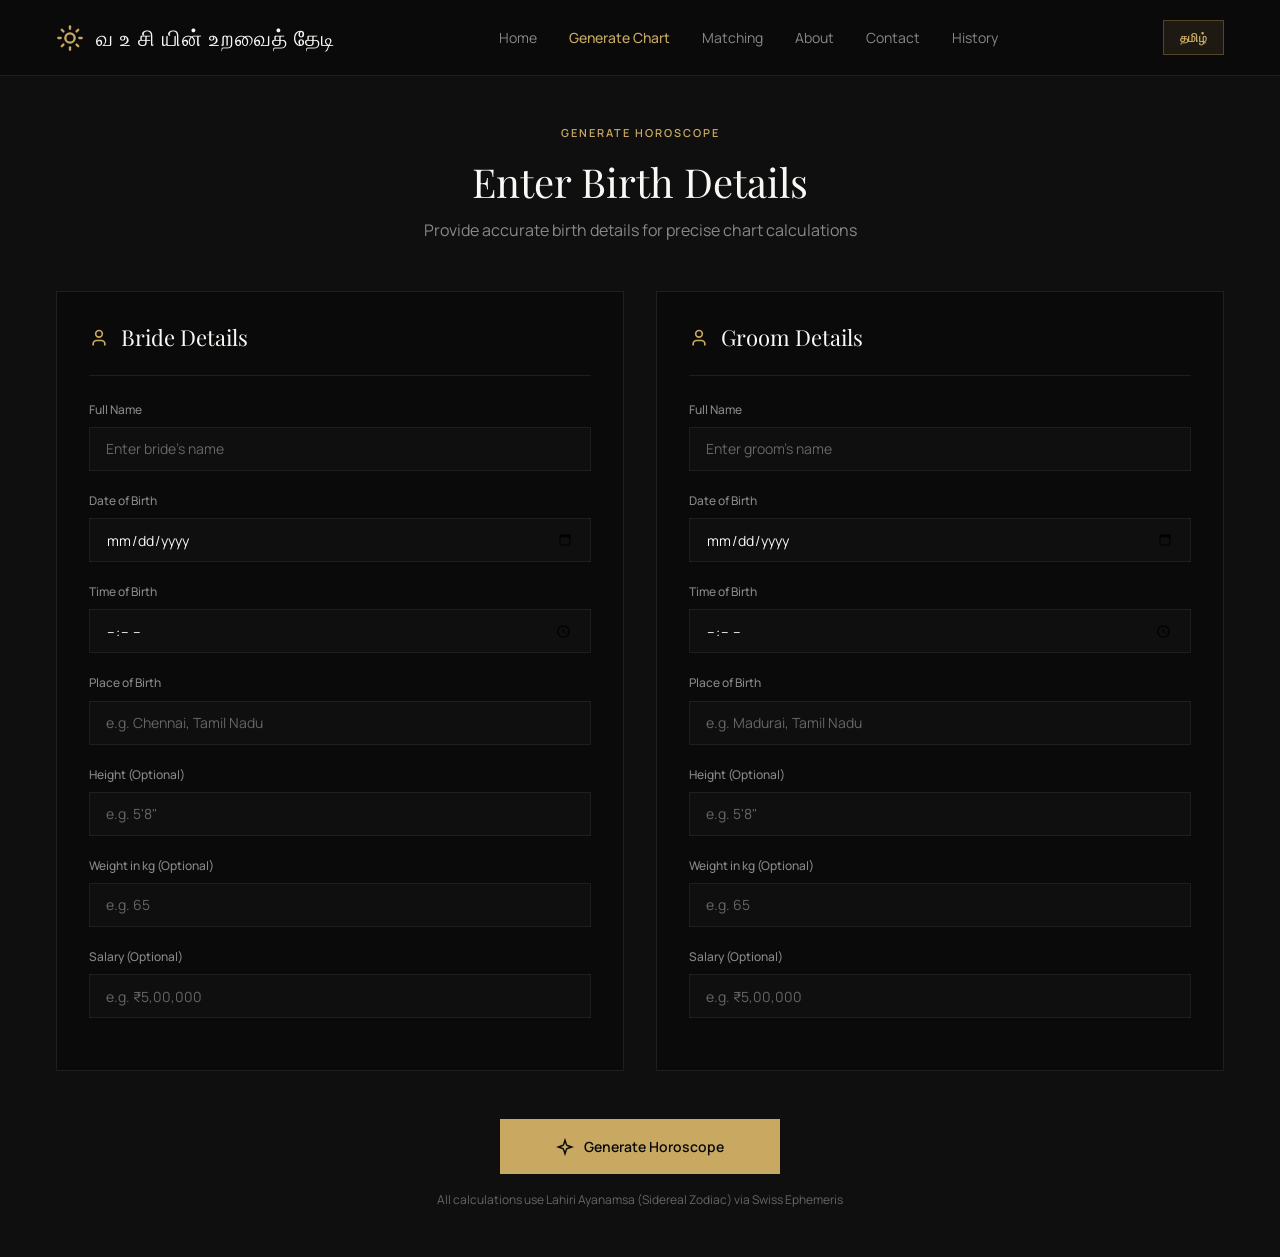
==== frontend/form.html @ 081a57b0 "code" ====
<!DOCTYPE html>
<html lang="en">

<head>
    <meta charset="UTF-8">
    <meta name="viewport" content="width=device-width, initial-scale=1.0">
    <meta name="description"
        content="Enter birth details for Bride and Groom to generate their horoscope and Porutham matching.">
    <title>Generate Chart — வ உ சி யின் உறவைத் தேடி</title>
    <link rel="stylesheet" href="css/style.css">
    <link rel="icon"
        href="data:image/svg+xml,<svg xmlns='http://www.w3.org/2000/svg' viewBox='0 0 100 100'><text y='.9em' font-size='90'>✦</text></svg>">
</head>

<body>

    <!-- Navbar -->
    <nav class="navbar">
        <a href="index.html" class="navbar__logo">
            <svg class="navbar__logo-icon" xmlns="http://www.w3.org/2000/svg" width="28" height="28" viewBox="0 0 24 24"
                fill="none" stroke="currentColor" stroke-width="2" stroke-linecap="round" stroke-linejoin="round">
                <circle cx="12" cy="12" r="4" />
                <path d="M12 2v2" /><path d="M12 20v2" />
                <path d="m4.93 4.93 1.41 1.41" /><path d="m17.66 17.66 1.41 1.41" />
                <path d="M2 12h2" /><path d="M20 12h2" />
                <path d="m6.34 17.66-1.41 1.41" /><path d="m19.07 4.93-1.41 1.41" />
            </svg>
            <span class="navbar__logo-text">வ உ சி யின் உறவைத் தேடி</span>
        </a>
        <ul class="navbar__links" id="navLinks">
            <li><a href="index.html" class="navbar__link" data-i18n="nav_home">Home</a></li>
            <li><a href="form.html" class="navbar__link navbar__link--active" data-i18n="nav_generate">Generate Chart</a></li>
            <li><a href="form.html#matching" class="navbar__link" data-i18n="nav_matching">Matching</a></li>
            <li><a href="index.html#about" class="navbar__link" data-i18n="nav_about">About</a></li>
            <li><a href="index.html#contact" class="navbar__link" data-i18n="nav_contact">Contact</a></li>
            <li><a href="history.html" class="navbar__link" data-i18n="nav_history">History</a></li>
        </ul>
        <div class="navbar__right">
            <button class="lang-toggle" id="langToggle" onclick="toggleLanguage()">தமிழ்</button>
        </div>
        <button class="navbar__hamburger" onclick="document.getElementById('navLinks').classList.toggle('active')">
            <span></span><span></span><span></span>
        </button>
    </nav>

    <!-- Page Header -->
    <div class="page-header">
        <div class="section__label" data-i18n="form_label">GENERATE HOROSCOPE</div>
        <h1 class="section__title" style="margin-top: 12px;" data-i18n="form_title">Enter Birth Details</h1>
        <p class="section__subtitle" style="margin-top: 8px;" data-i18n="form_subtitle">Provide accurate birth details for precise chart calculations</p>
    </div>

    <!-- Error Message -->
    <div class="error-msg" id="errorMsg"></div>

    <!-- Form -->
    <form id="birthForm" onsubmit="return false;">
        <div class="form-content">
            <!-- Bride Card -->
            <div class="form-card">
                <div class="form-card__header">
                    <svg width="20" height="20" viewBox="0 0 24 24" fill="none" stroke="currentColor" stroke-width="2">
                        <path d="M19 21v-2a4 4 0 0 0-4-4H9a4 4 0 0 0-4 4v2" />
                        <circle cx="12" cy="7" r="4" />
                    </svg>
                    <h2 class="form-card__title" data-i18n="bride_title">Bride Details</h2>
                </div>
                <div class="form-group">
                    <label for="brideName" data-i18n="label_name">Full Name</label>
                    <input type="text" id="brideName" data-i18n-placeholder="placeholder_bride_name" placeholder="Enter bride's name" required>
                </div>
                <div class="form-group">
                    <label for="brideDob" data-i18n="label_dob">Date of Birth</label>
                    <input type="date" id="brideDob" required>
                </div>
                <div class="form-group">
                    <label for="brideTime" data-i18n="label_time">Time of Birth</label>
                    <input type="time" id="brideTime" placeholder="HH:MM" required>
                </div>
                <div class="form-group">
                    <label for="bridePlace" data-i18n="label_place">Place of Birth</label>
                    <input type="text" id="bridePlace" data-i18n-placeholder="placeholder_place_bride" placeholder="e.g. Chennai, Tamil Nadu" required>
                </div>
                <!-- Optional Fields -->
                <div class="form-group">
                    <label for="brideHeight" data-i18n="label_height">Height (Optional)</label>
                    <input type="text" id="brideHeight" data-i18n-placeholder="placeholder_height" placeholder="e.g. 5'8&quot;">
                </div>
                <div class="form-group">
                    <label for="brideWeight" data-i18n="label_weight">Weight in kg (Optional)</label>
                    <input type="number" id="brideWeight" data-i18n-placeholder="placeholder_weight" placeholder="e.g. 65">
                </div>
                <div class="form-group">
                    <label for="brideSalary" data-i18n="label_salary">Salary (Optional)</label>
                    <input type="text" id="brideSalary" data-i18n-placeholder="placeholder_salary" placeholder="e.g. ₹5,00,000">
                </div>
            </div>

            <!-- Groom Card -->
            <div class="form-card">
                <div class="form-card__header">
                    <svg width="20" height="20" viewBox="0 0 24 24" fill="none" stroke="currentColor" stroke-width="2">
                        <path d="M19 21v-2a4 4 0 0 0-4-4H9a4 4 0 0 0-4 4v2" />
                        <circle cx="12" cy="7" r="4" />
                    </svg>
                    <h2 class="form-card__title" data-i18n="groom_title">Groom Details</h2>
                </div>
                <div class="form-group">
                    <label for="groomName" data-i18n="label_name">Full Name</label>
                    <input type="text" id="groomName" data-i18n-placeholder="placeholder_groom_name" placeholder="Enter groom's name" required>
                </div>
                <div class="form-group">
                    <label for="groomDob" data-i18n="label_dob">Date of Birth</label>
                    <input type="date" id="groomDob" required>
                </div>
                <div class="form-group">
                    <label for="groomTime" data-i18n="label_time">Time of Birth</label>
                    <input type="time" id="groomTime" placeholder="HH:MM" required>
                </div>
                <div class="form-group">
                    <label for="groomPlace" data-i18n="label_place">Place of Birth</label>
                    <input type="text" id="groomPlace" data-i18n-placeholder="placeholder_place_groom" placeholder="e.g. Madurai, Tamil Nadu" required>
                </div>
                <!-- Optional Fields -->
                <div class="form-group">
                    <label for="groomHeight" data-i18n="label_height">Height (Optional)</label>
                    <input type="text" id="groomHeight" data-i18n-placeholder="placeholder_height" placeholder="e.g. 5'8&quot;">
                </div>
                <div class="form-group">
                    <label for="groomWeight" data-i18n="label_weight">Weight in kg (Optional)</label>
                    <input type="number" id="groomWeight" data-i18n-placeholder="placeholder_weight" placeholder="e.g. 65">
                </div>
                <div class="form-group">
                    <label for="groomSalary" data-i18n="label_salary">Salary (Optional)</label>
                    <input type="text" id="groomSalary" data-i18n-placeholder="placeholder_salary" placeholder="e.g. ₹5,00,000">
                </div>
            </div>
        </div>

        <!-- Submit -->
        <div class="submit-area">
            <button type="button" id="generateBtn" class="btn btn--primary btn--large" onclick="generateHoroscope()">
                <svg width="18" height="18" viewBox="0 0 24 24" fill="none" stroke="currentColor" stroke-width="2">
                    <path
                        d="m12 3-1.912 5.813a2 2 0 0 1-1.275 1.275L3 12l5.813 1.912a2 2 0 0 1 1.275 1.275L12 21l1.912-5.813a2 2 0 0 1 1.275-1.275L21 12l-5.813-1.912a2 2 0 0 1-1.275-1.275L12 3Z" />
                </svg>
                <span data-i18n="btn_generate">Generate Horoscope</span>
            </button>
            <p class="submit-area__note" data-i18n="form_note">All calculations use Lahiri Ayanamsa (Sidereal Zodiac) via Swiss Ephemeris</p>
        </div>
    </form>

    <!-- Loading -->
    <div class="loading" id="loading">
        <div class="spinner"></div>
        <p class="loading__text" data-i18n="loading_text">Calculating planetary positions...</p>
    </div>

    <script src="js/translations.js"></script>
    <script src="js/app.js"></script>
    <script>document.addEventListener('DOMContentLoaded', initLanguage);</script>
</body>

</html>
---- frontend/css/style.css ----
/* ════════════════════════════════════════════════════════════════════════════
   வ உ சி யின் உறவைத் தேடி — Design System
   Dark Luxury Aesthetic · Gold Accent · Playfair Display + Manrope
   ════════════════════════════════════════════════════════════════════════════ */

@import url('https://fonts.googleapis.com/css2?family=Playfair+Display:wght@400;500;600;700&family=Manrope:wght@300;400;500;600;700&display=swap');

/* ─── Reset ──────────────────────────────────────────────────────────────── */
*, *::before, *::after {
    margin: 0;
    padding: 0;
    box-sizing: border-box;
}

html {
    scroll-behavior: smooth;
}

body {
    font-family: 'Manrope', sans-serif;
    background: #0F0F0F;
    color: #FAF8F5;
    line-height: 1.6;
    -webkit-font-smoothing: antialiased;
}

a {
    text-decoration: none;
    color: inherit;
}

/* ─── Variables ──────────────────────────────────────────────────────────── */
:root {
    --bg-page: #0F0F0F;
    --bg-sidebar: #0A0A0A;
    --bg-card: #0A0A0A;
    --bg-input: #0F0F0F;
    --border: #1F1F1F;
    --gold: #C9A962;
    --gold-10: rgba(201, 169, 98, 0.1);
    --gold-15: rgba(201, 169, 98, 0.15);
    --gold-30: rgba(201, 169, 98, 0.3);
    --gold-40: rgba(201, 169, 98, 0.4);
    --text-primary: #FAF8F5;
    --text-secondary: #888888;
    --text-tertiary: #666666;
    --text-on-gold: #0A0A0A;
    --success: #4ADE80;
    --success-bg: rgba(74, 222, 128, 0.08);
    --error: #F87171;
    --error-bg: rgba(248, 113, 113, 0.08);
    --info: #60A5FA;
    --font-display: 'Playfair Display', serif;
    --font-body: 'Manrope', sans-serif;
}

/* ─── Typography ─────────────────────────────────────────────────────────── */
h1, h2, h3, h4 {
    font-family: var(--font-display);
    font-weight: 400;
    line-height: 1.2;
}

/* ─── Navbar ─────────────────────────────────────────────────────────────── */
.navbar {
    display: flex;
    align-items: center;
    justify-content: space-between;
    padding: 20px 56px;
    background: var(--bg-sidebar);
    border-bottom: 1px solid var(--border);
    position: sticky;
    top: 0;
    z-index: 100;
}

.navbar__logo {
    display: flex;
    align-items: center;
    gap: 12px;
}

.navbar__logo-icon {
    width: 28px;
    height: 28px;
    color: var(--gold);
}

.navbar__logo-text {
    font-family: var(--font-display);
    font-size: 22px;
    color: var(--text-primary);
    letter-spacing: 1px;
}

.navbar__links {
    display: flex;
    align-items: center;
    gap: 32px;
    list-style: none;
}

.navbar__link {
    font-size: 14px;
    color: var(--text-secondary);
    transition: color 0.2s;
    cursor: pointer;
}

.navbar__link:hover,
.navbar__link--active {
    color: var(--gold);
    font-weight: 500;
}

.navbar__cta {
    display: inline-flex;
    align-items: center;
    padding: 12px 24px;
    background: var(--gold);
    color: var(--text-on-gold);
    font-family: var(--font-body);
    font-size: 12px;
    font-weight: 600;
    border: none;
    cursor: pointer;
    transition: opacity 0.2s;
}

.navbar__cta:hover {
    opacity: 0.9;
}

/* Mobile hamburger */
.navbar__hamburger {
    display: none;
    flex-direction: column;
    gap: 5px;
    cursor: pointer;
    background: none;
    border: none;
    padding: 4px;
}

.navbar__hamburger span {
    display: block;
    width: 24px;
    height: 2px;
    background: var(--text-primary);
    transition: 0.3s;
}

/* ─── Language Toggle ────────────────────────────────────────────────────── */
.navbar__right {
    display: flex;
    align-items: center;
    gap: 16px;
}

.lang-toggle {
    display: inline-flex;
    align-items: center;
    padding: 8px 16px;
    background: var(--gold-10);
    color: var(--gold);
    border: 1px solid var(--gold-30);
    font-family: var(--font-body);
    font-size: 12px;
    font-weight: 600;
    cursor: pointer;
    transition: all 0.2s;
    letter-spacing: 0.5px;
}

.lang-toggle:hover {
    background: var(--gold-15);
    border-color: var(--gold);
}

/* ─── History Table ──────────────────────────────────────────────────────── */
.history-table .btn {
    padding: 8px 16px;
    font-size: 12px;
}

/* ─── Hero ────────────────────────────────────────────────────────────────── */
.hero {
    position: relative;
    min-height: 680px;
    display: flex;
    align-items: center;
    justify-content: center;
    overflow: hidden;
}

.hero__bg {
    position: absolute;
    inset: 0;
    background-size: cover;
    background-position: center;
    opacity: 0.3;
}

.hero__overlay {
    position: absolute;
    inset: 0;
    background: linear-gradient(to bottom,
        #0F0F0FFF 0%,
        #0F0F0F00 40%,
        #0F0F0FCC 80%,
        #0F0F0FFF 100%);
}

.hero__content {
    position: relative;
    z-index: 2;
    max-width: 800px;
    text-align: center;
    display: flex;
    flex-direction: column;
    align-items: center;
    gap: 32px;
    padding: 0 24px;
}

.hero__badge {
    display: inline-flex;
    align-items: center;
    gap: 8px;
    padding: 6px 16px;
    background: var(--gold-15);
    font-size: 11px;
    font-weight: 500;
    color: var(--gold);
}

.hero__title {
    font-size: 56px;
    color: var(--text-primary);
}

.hero__subtitle {
    font-family: var(--font-display);
    font-size: 32px;
    color: var(--gold);
    font-weight: 400;
}

.hero__desc {
    font-size: 16px;
    color: var(--text-secondary);
    max-width: 640px;
    line-height: 1.6;
}

.hero__ctas {
    display: flex;
    gap: 16px;
    align-items: center;
    flex-wrap: wrap;
    justify-content: center;
}

/* ─── Buttons ────────────────────────────────────────────────────────────── */
.btn {
    display: inline-flex;
    align-items: center;
    gap: 10px;
    padding: 16px 32px;
    font-family: var(--font-body);
    font-size: 14px;
    font-weight: 600;
    border: none;
    cursor: pointer;
    transition: all 0.2s;
}

.btn--primary {
    background: var(--gold);
    color: var(--text-on-gold);
}

.btn--primary:hover {
    opacity: 0.9;
    transform: translateY(-1px);
}

.btn--secondary {
    background: var(--gold-10);
    color: var(--gold);
    border: 1px solid var(--gold-30);
}

.btn--secondary:hover {
    background: var(--gold-15);
}

.btn--large {
    padding: 18px 56px;
    font-size: 14px;
}

.btn--disabled {
    opacity: 0.5;
    cursor: not-allowed;
}

/* ─── Section ────────────────────────────────────────────────────────────── */
.section {
    padding: 80px 56px;
}

.section--alt {
    background: var(--bg-sidebar);
}

.section__header {
    text-align: center;
    margin-bottom: 48px;
}

.section__label {
    font-size: 11px;
    font-weight: 600;
    color: var(--gold);
    letter-spacing: 2px;
    text-transform: uppercase;
    margin-bottom: 16px;
}

.section__title {
    font-size: 40px;
    color: var(--text-primary);
    margin-bottom: 12px;
}

.section__subtitle {
    font-size: 16px;
    color: var(--text-secondary);
}

/* ─── Feature Cards ──────────────────────────────────────────────────────── */
.features-grid {
    display: grid;
    grid-template-columns: repeat(4, 1fr);
    gap: 24px;
}

.feature-card {
    padding: 28px;
    background: var(--bg-page);
    border: 1px solid var(--border);
    display: flex;
    flex-direction: column;
    gap: 16px;
    transition: border-color 0.3s;
}

.feature-card:hover {
    border-color: var(--gold-30);
}

.feature-card__icon {
    width: 44px;
    height: 44px;
    display: flex;
    align-items: center;
    justify-content: center;
    background: var(--gold-15);
    color: var(--gold);
}

.feature-card__title {
    font-family: var(--font-display);
    font-size: 18px;
    color: var(--text-primary);
}

.feature-card__desc {
    font-size: 13px;
    color: var(--text-secondary);
    line-height: 1.5;
}

/* ─── Steps ──────────────────────────────────────────────────────────────── */
.steps-row {
    display: grid;
    grid-template-columns: repeat(3, 1fr);
    gap: 32px;
}

.step-card {
    padding: 28px;
    background: var(--bg-sidebar);
    border: 1px solid var(--border);
    display: flex;
    flex-direction: column;
    gap: 16px;
}

.step-card__number {
    font-family: var(--font-display);
    font-size: 36px;
    color: var(--gold-40);
}

.step-card__title {
    font-family: var(--font-display);
    font-size: 18px;
    color: var(--text-primary);
}

.step-card__desc {
    font-size: 13px;
    color: var(--text-secondary);
    line-height: 1.5;
}

/* ─── CTA Section ────────────────────────────────────────────────────────── */
.cta-section {
    text-align: center;
    display: flex;
    flex-direction: column;
    align-items: center;
    gap: 32px;
}

.cta-section__divider {
    width: 60px;
    height: 2px;
    background: var(--gold);
}

/* ─── Footer ─────────────────────────────────────────────────────────────── */
.footer {
    padding: 48px 56px;
    background: var(--bg-sidebar);
    border-top: 1px solid var(--border);
}

.footer__top {
    display: flex;
    justify-content: space-between;
    margin-bottom: 40px;
}

.footer__brand {
    max-width: 300px;
}

.footer__logo {
    display: flex;
    align-items: center;
    gap: 10px;
    margin-bottom: 12px;
}

.footer__tagline {
    font-size: 13px;
    color: var(--text-tertiary);
    line-height: 1.5;
}

.footer__links-group h4 {
    font-family: var(--font-body);
    font-size: 12px;
    font-weight: 600;
    color: var(--text-primary);
    margin-bottom: 12px;
}

.footer__links-group a {
    display: block;
    font-size: 13px;
    color: var(--text-tertiary);
    margin-bottom: 8px;
    transition: color 0.2s;
}

.footer__links-group a:hover {
    color: var(--gold);
}

.footer__divider {
    width: 100%;
    height: 1px;
    background: var(--border);
    margin-bottom: 20px;
}

.footer__bottom {
    font-size: 12px;
    color: var(--text-tertiary);
}

/* ─── Form Page ──────────────────────────────────────────────────────────── */
.page-header {
    text-align: center;
    padding: 48px 56px;
}

.form-content {
    display: grid;
    grid-template-columns: 1fr 1fr;
    gap: 32px;
    padding: 0 56px 48px;
}

.form-card {
    padding: 32px;
    background: var(--bg-card);
    border: 1px solid var(--border);
}

.form-card__header {
    display: flex;
    align-items: center;
    gap: 12px;
    margin-bottom: 24px;
    padding-bottom: 24px;
    border-bottom: 1px solid var(--border);
}

.form-card__header svg {
    color: var(--gold);
}

.form-card__title {
    font-family: var(--font-display);
    font-size: 22px;
}

.form-group {
    margin-bottom: 20px;
}

.form-group label {
    display: block;
    font-size: 12px;
    font-weight: 500;
    color: var(--text-secondary);
    margin-bottom: 8px;
}

.form-group input {
    width: 100%;
    height: 44px;
    padding: 0 16px;
    background: var(--bg-input);
    border: 1px solid var(--border);
    color: var(--text-primary);
    font-family: var(--font-body);
    font-size: 14px;
    outline: none;
    transition: border-color 0.2s;
}

.form-group input:focus {
    border-color: var(--gold);
}

.form-group input::placeholder {
    color: var(--text-tertiary);
}

.submit-area {
    text-align: center;
    padding: 0 56px 48px;
}

.submit-area__note {
    margin-top: 16px;
    font-size: 12px;
    color: var(--text-tertiary);
}

/* ─── Results Page ───────────────────────────────────────────────────────── */
.summary-cards {
    display: grid;
    grid-template-columns: repeat(4, 1fr);
    gap: 20px;
    padding: 0 56px 32px;
}

.summary-card {
    padding: 20px;
    background: var(--bg-card);
    border: 1px solid var(--border);
}

.summary-card__label {
    font-size: 11px;
    font-weight: 500;
    color: var(--text-secondary);
    margin-bottom: 8px;
}

.summary-card__value {
    font-family: var(--font-display);
    font-size: 22px;
    color: var(--gold);
}

/* ─── Rasi / Navamsa Charts ──────────────────────────────────────────────── */
.charts-row {
    display: grid;
    grid-template-columns: 1fr 1fr;
    gap: 32px;
    padding: 0 56px 32px;
}

.chart-card {
    padding: 28px;
    background: var(--bg-card);
    border: 1px solid var(--border);
}

.chart-card__title {
    font-family: var(--font-display);
    font-size: 20px;
    color: var(--text-primary);
    margin-bottom: 20px;
}

.chart-grid {
    display: grid;
    grid-template-columns: repeat(4, 1fr);
    grid-template-rows: repeat(4, 1fr);
    border: 1px solid var(--gold-40);
    aspect-ratio: 1;
}

.chart-cell {
    padding: 8px;
    border: 1px solid var(--gold-30);
    display: flex;
    flex-direction: column;
    gap: 4px;
    min-height: 80px;
}

.chart-cell--empty {
    border: none;
}

.chart-cell__name {
    font-size: 10px;
    font-weight: 500;
    color: var(--text-tertiary);
}

.chart-cell__planets {
    font-size: 13px;
    font-weight: 500;
    color: var(--gold);
}

.chart-cell__planets--asc {
    color: var(--success);
    font-weight: 600;
}

.chart-cell__planets--malefic {
    color: var(--error);
}

/* South Indian chart layout: specific grid areas */
/* Row 1: cells 0-3, Row 2: cell-left + empty-center + cell-right,
   Row 3: cell-left + empty-center + cell-right, Row 4: cells 0-3 */

/* ─── Planetary Table ────────────────────────────────────────────────────── */
.planet-section {
    padding: 0 56px 48px;
}

.planet-section__title {
    font-family: var(--font-display);
    font-size: 22px;
    color: var(--text-primary);
    margin-bottom: 20px;
}

.planet-table {
    width: 100%;
    background: var(--bg-card);
    border: 1px solid var(--border);
    border-collapse: collapse;
}

.planet-table th {
    padding: 12px 20px;
    text-align: left;
    font-size: 11px;
    font-weight: 600;
    color: var(--text-primary);
    background: rgba(201, 169, 98, 0.05);
    border-bottom: 1px solid var(--border);
}

.planet-table td {
    padding: 10px 20px;
    font-size: 13px;
    color: var(--text-secondary);
    border-bottom: 1px solid var(--border);
}

.planet-table td:first-child {
    font-weight: 500;
    color: var(--text-primary);
}

.planet-table td.nakshatra {
    color: var(--gold);
}

/* ─── Porutham Page ──────────────────────────────────────────────────────── */
.score-section {
    display: flex;
    gap: 32px;
    padding: 0 56px 32px;
    align-items: center;
}

.score-circle {
    width: 200px;
    height: 200px;
    border-radius: 50%;
    background: var(--bg-card);
    border: 3px solid var(--gold);
    display: flex;
    flex-direction: column;
    align-items: center;
    justify-content: center;
    gap: 4px;
    flex-shrink: 0;
}

.score-circle__value {
    font-family: var(--font-display);
    font-size: 48px;
    color: var(--gold);
}

.score-circle__label {
    font-size: 12px;
    font-weight: 500;
    color: var(--text-secondary);
}

.score-summary {
    flex: 1;
}

.score-summary__title {
    font-family: var(--font-display);
    font-size: 28px;
    margin-bottom: 16px;
}

.score-summary__title--excellent,
.score-summary__title--good {
    color: var(--success);
}

.score-summary__title--average {
    color: var(--gold);
}

.score-summary__title--poor {
    color: var(--error);
}

.score-summary__desc {
    font-size: 14px;
    color: var(--text-secondary);
    line-height: 1.6;
    margin-bottom: 16px;
}

.score-badge {
    display: inline-flex;
    align-items: center;
    gap: 8px;
    padding: 8px 16px;
    font-size: 12px;
    font-weight: 500;
}

.score-badge--good {
    background: var(--success-bg);
    color: var(--success);
}

.score-badge--poor {
    background: var(--error-bg);
    color: var(--error);
}

/* Porutham Table */
.porutham-section {
    padding: 0 56px 48px;
}

.porutham-section__title {
    font-family: var(--font-display);
    font-size: 22px;
    color: var(--text-primary);
    margin-bottom: 20px;
}

.porutham-table {
    width: 100%;
    background: var(--bg-card);
    border: 1px solid var(--border);
    border-collapse: collapse;
}

.porutham-table th {
    padding: 12px 24px;
    text-align: left;
    font-size: 11px;
    font-weight: 600;
    color: var(--text-primary);
    background: rgba(201, 169, 98, 0.05);
    border-bottom: 1px solid var(--border);
}

.porutham-table td {
    padding: 10px 24px;
    font-size: 13px;
    color: var(--text-secondary);
    border-bottom: 1px solid var(--border);
}

.porutham-table td:nth-child(2) {
    font-weight: 500;
    color: var(--text-primary);
}

.porutham-table .status--match {
    color: var(--success);
    font-weight: 500;
}

.porutham-table .status--no-match {
    color: var(--error);
    font-weight: 500;
}

.porutham-table tr.row--no-match {
    background: var(--error-bg);
}

/* ─── Loading Spinner ────────────────────────────────────────────────────── */
.loading {
    display: none;
    text-align: center;
    padding: 60px 20px;
}

.loading.active {
    display: block;
}

.spinner {
    width: 40px;
    height: 40px;
    border: 3px solid var(--border);
    border-top-color: var(--gold);
    border-radius: 50%;
    animation: spin 0.8s linear infinite;
    margin: 0 auto 16px;
}

@keyframes spin {
    to { transform: rotate(360deg); }
}

.loading__text {
    font-size: 14px;
    color: var(--text-secondary);
}

/* ─── Error Message ──────────────────────────────────────────────────────── */
.error-msg {
    display: none;
    padding: 16px 24px;
    background: var(--error-bg);
    border: 1px solid var(--error);
    color: var(--error);
    font-size: 14px;
    margin: 16px 56px;
}

.error-msg.active {
    display: block;
}

/* ─── Responsive ─────────────────────────────────────────────────────────── */
@media (max-width: 1024px) {
    .features-grid {
        grid-template-columns: repeat(2, 1fr);
    }

    .charts-row {
        grid-template-columns: 1fr;
    }

    .summary-cards {
        grid-template-columns: repeat(2, 1fr);
    }
}

@media (max-width: 768px) {
    .navbar {
        padding: 16px 24px;
    }

    .navbar__links {
        display: none;
        position: absolute;
        top: 100%;
        left: 0;
        right: 0;
        background: var(--bg-sidebar);
        flex-direction: column;
        padding: 16px 24px;
        border-bottom: 1px solid var(--border);
        gap: 16px;
    }

    .navbar__links.active {
        display: flex;
    }

    .navbar__hamburger {
        display: flex;
    }

    .navbar__cta {
        display: none;
    }

    .hero__title {
        font-size: 36px;
    }

    .hero__subtitle {
        font-size: 22px;
    }

    .section {
        padding: 48px 24px;
    }

    .section__title {
        font-size: 28px;
    }

    .features-grid,
    .steps-row {
        grid-template-columns: 1fr;
    }

    .form-content {
        grid-template-columns: 1fr;
        padding: 0 24px 32px;
    }

    .summary-cards {
        grid-template-columns: 1fr;
        padding: 0 24px 24px;
    }

    .charts-row {
        padding: 0 24px 24px;
    }

    .planet-section,
    .porutham-section {
        padding: 0 24px 32px;
    }

    .score-section {
        flex-direction: column;
        padding: 0 24px 24px;
        text-align: center;
    }

    .page-header {
        padding: 32px 24px;
    }

    .submit-area {
        padding: 0 24px 32px;
    }

    .footer {
        padding: 32px 24px;
    }

    .footer__top {
        flex-direction: column;
        gap: 32px;
    }

    .hero__ctas {
        flex-direction: column;
    }

    .planet-table,
    .porutham-table {
        display: block;
        overflow-x: auto;
    }
}

@media (max-width: 480px) {
    .hero__title {
        font-size: 28px;
    }

    .hero__subtitle {
        font-size: 18px;
    }

    .hero {
        min-height: 500px;
    }

    .score-circle {
        width: 150px;
        height: 150px;
    }

    .score-circle__value {
        font-size: 36px;
    }
}
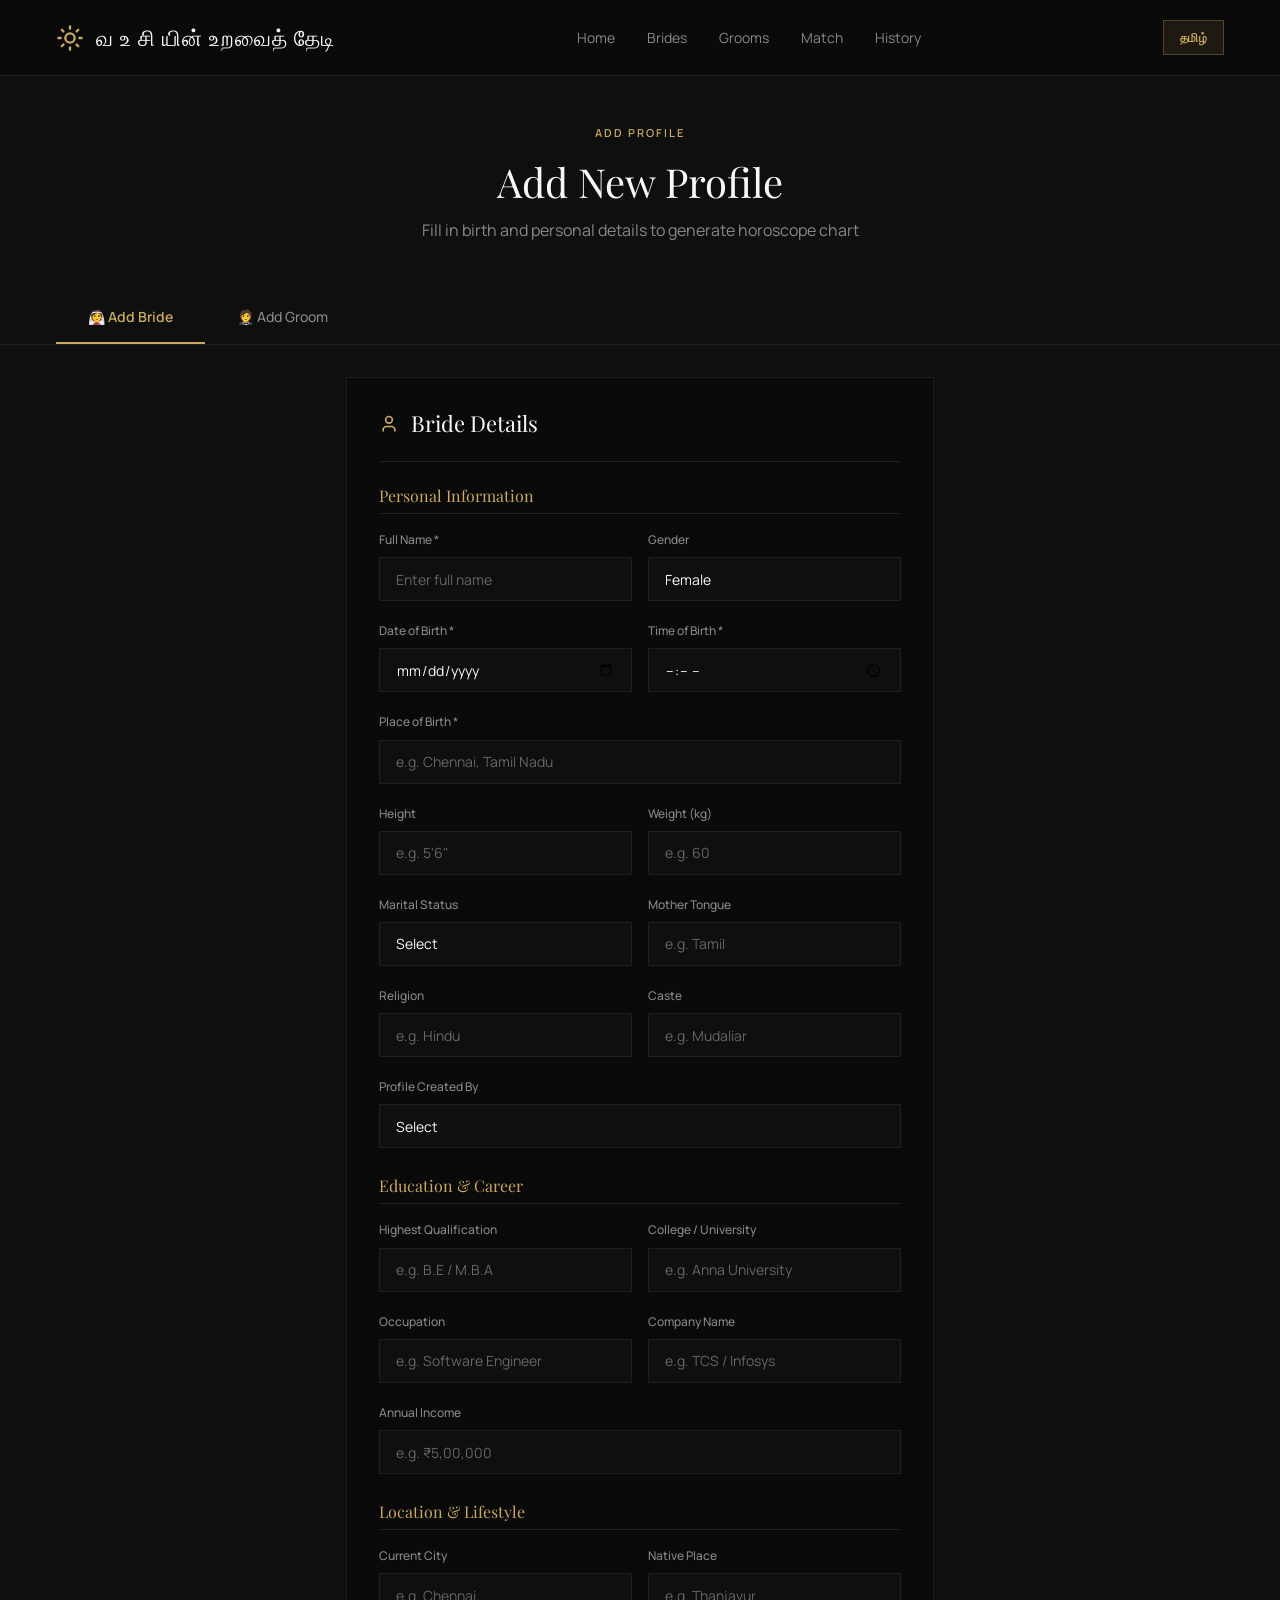
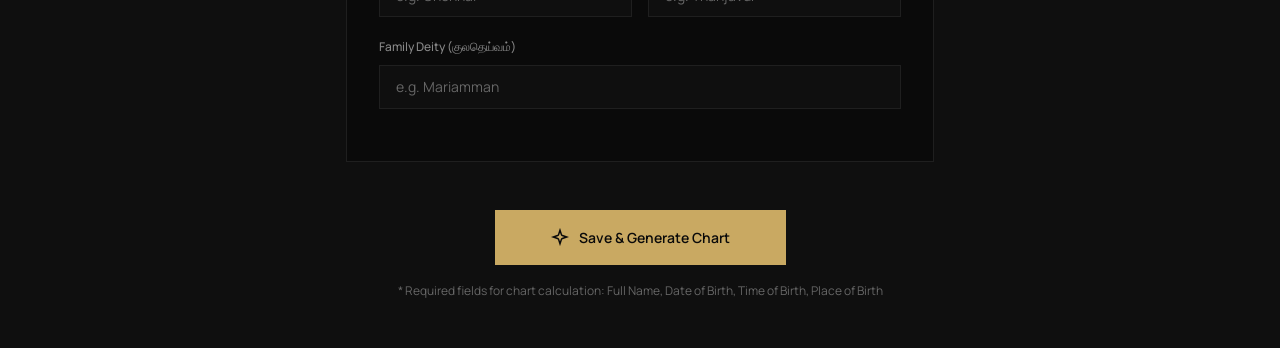
==== commit 68dbe487: "first commit" ====
--- a/frontend/form.html
+++ b/frontend/form.html
@@ -4,9 +4,8 @@
 <head>
     <meta charset="UTF-8">
     <meta name="viewport" content="width=device-width, initial-scale=1.0">
-    <meta name="description"
-        content="Enter birth details for Bride and Groom to generate their horoscope and Porutham matching.">
-    <title>Generate Chart — வ உ சி யின் உறவைத் தேடி</title>
+    <meta name="description" content="Add or edit Bride / Groom profile with birth details for horoscope generation.">
+    <title>Add Profile — வ உ சி யின் உறவைத் தேடி</title>
     <link rel="stylesheet" href="css/style.css">
     <link rel="icon"
         href="data:image/svg+xml,<svg xmlns='http://www.w3.org/2000/svg' viewBox='0 0 100 100'><text y='.9em' font-size='90'>✦</text></svg>">
@@ -28,12 +27,11 @@
             <span class="navbar__logo-text">வ உ சி யின் உறவைத் தேடி</span>
         </a>
         <ul class="navbar__links" id="navLinks">
-            <li><a href="index.html" class="navbar__link" data-i18n="nav_home">Home</a></li>
-            <li><a href="form.html" class="navbar__link navbar__link--active" data-i18n="nav_generate">Generate Chart</a></li>
-            <li><a href="form.html#matching" class="navbar__link" data-i18n="nav_matching">Matching</a></li>
-            <li><a href="index.html#about" class="navbar__link" data-i18n="nav_about">About</a></li>
-            <li><a href="index.html#contact" class="navbar__link" data-i18n="nav_contact">Contact</a></li>
-            <li><a href="history.html" class="navbar__link" data-i18n="nav_history">History</a></li>
+            <li><a href="index.html" class="navbar__link">Home</a></li>
+            <li><a href="brides.html" class="navbar__link">Brides</a></li>
+            <li><a href="grooms.html" class="navbar__link">Grooms</a></li>
+            <li><a href="match.html" class="navbar__link">Match</a></li>
+            <li><a href="history.html" class="navbar__link">History</a></li>
         </ul>
         <div class="navbar__right">
             <button class="lang-toggle" id="langToggle" onclick="toggleLanguage()">தமிழ்</button>
@@ -45,120 +43,199 @@
 
     <!-- Page Header -->
     <div class="page-header">
-        <div class="section__label" data-i18n="form_label">GENERATE HOROSCOPE</div>
-        <h1 class="section__title" style="margin-top: 12px;" data-i18n="form_title">Enter Birth Details</h1>
-        <p class="section__subtitle" style="margin-top: 8px;" data-i18n="form_subtitle">Provide accurate birth details for precise chart calculations</p>
+        <div class="section__label" id="formLabel">ADD PROFILE</div>
+        <h1 class="section__title" id="formTitle" style="margin-top: 12px;">Add New Profile</h1>
+        <p class="section__subtitle" id="formSubtitle" style="margin-top: 8px;">Fill in birth and personal details to generate horoscope chart</p>
     </div>
 
-    <!-- Error Message -->
+    <!-- Tabs -->
+    <div class="tabs" id="profileTabs">
+        <button class="tab-btn tab-btn--active" id="tabBride" onclick="switchTab('bride')">👰 Add Bride</button>
+        <button class="tab-btn" id="tabGroom" onclick="switchTab('groom')">🤵 Add Groom</button>
+    </div>
+
+    <!-- Messages -->
     <div class="error-msg" id="errorMsg"></div>
+    <div class="success-msg" id="successMsg"></div>
 
     <!-- Form -->
-    <form id="birthForm" onsubmit="return false;">
-        <div class="form-content">
-            <!-- Bride Card -->
+    <form id="profileForm" onsubmit="return false;">
+        <input type="hidden" id="profileType" value="bride">
+        <input type="hidden" id="editId" value="">
+
+        <div class="form-single">
             <div class="form-card">
                 <div class="form-card__header">
                     <svg width="20" height="20" viewBox="0 0 24 24" fill="none" stroke="currentColor" stroke-width="2">
                         <path d="M19 21v-2a4 4 0 0 0-4-4H9a4 4 0 0 0-4 4v2" />
                         <circle cx="12" cy="7" r="4" />
                     </svg>
-                    <h2 class="form-card__title" data-i18n="bride_title">Bride Details</h2>
-                </div>
-                <div class="form-group">
-                    <label for="brideName" data-i18n="label_name">Full Name</label>
-                    <input type="text" id="brideName" data-i18n-placeholder="placeholder_bride_name" placeholder="Enter bride's name" required>
-                </div>
-                <div class="form-group">
-                    <label for="brideDob" data-i18n="label_dob">Date of Birth</label>
-                    <input type="date" id="brideDob" required>
-                </div>
-                <div class="form-group">
-                    <label for="brideTime" data-i18n="label_time">Time of Birth</label>
-                    <input type="time" id="brideTime" placeholder="HH:MM" required>
-                </div>
-                <div class="form-group">
-                    <label for="bridePlace" data-i18n="label_place">Place of Birth</label>
-                    <input type="text" id="bridePlace" data-i18n-placeholder="placeholder_place_bride" placeholder="e.g. Chennai, Tamil Nadu" required>
-                </div>
-                <!-- Optional Fields -->
-                <div class="form-group">
-                    <label for="brideHeight" data-i18n="label_height">Height (Optional)</label>
-                    <input type="text" id="brideHeight" data-i18n-placeholder="placeholder_height" placeholder="e.g. 5'8&quot;">
-                </div>
-                <div class="form-group">
-                    <label for="brideWeight" data-i18n="label_weight">Weight in kg (Optional)</label>
-                    <input type="number" id="brideWeight" data-i18n-placeholder="placeholder_weight" placeholder="e.g. 65">
-                </div>
-                <div class="form-group">
-                    <label for="brideSalary" data-i18n="label_salary">Salary (Optional)</label>
-                    <input type="text" id="brideSalary" data-i18n-placeholder="placeholder_salary" placeholder="e.g. ₹5,00,000">
-                </div>
-            </div>
-
-            <!-- Groom Card -->
-            <div class="form-card">
-                <div class="form-card__header">
-                    <svg width="20" height="20" viewBox="0 0 24 24" fill="none" stroke="currentColor" stroke-width="2">
-                        <path d="M19 21v-2a4 4 0 0 0-4-4H9a4 4 0 0 0-4 4v2" />
-                        <circle cx="12" cy="7" r="4" />
-                    </svg>
-                    <h2 class="form-card__title" data-i18n="groom_title">Groom Details</h2>
-                </div>
-                <div class="form-group">
-                    <label for="groomName" data-i18n="label_name">Full Name</label>
-                    <input type="text" id="groomName" data-i18n-placeholder="placeholder_groom_name" placeholder="Enter groom's name" required>
-                </div>
-                <div class="form-group">
-                    <label for="groomDob" data-i18n="label_dob">Date of Birth</label>
-                    <input type="date" id="groomDob" required>
-                </div>
-                <div class="form-group">
-                    <label for="groomTime" data-i18n="label_time">Time of Birth</label>
-                    <input type="time" id="groomTime" placeholder="HH:MM" required>
-                </div>
-                <div class="form-group">
-                    <label for="groomPlace" data-i18n="label_place">Place of Birth</label>
-                    <input type="text" id="groomPlace" data-i18n-placeholder="placeholder_place_groom" placeholder="e.g. Madurai, Tamil Nadu" required>
-                </div>
-                <!-- Optional Fields -->
-                <div class="form-group">
-                    <label for="groomHeight" data-i18n="label_height">Height (Optional)</label>
-                    <input type="text" id="groomHeight" data-i18n-placeholder="placeholder_height" placeholder="e.g. 5'8&quot;">
-                </div>
-                <div class="form-group">
-                    <label for="groomWeight" data-i18n="label_weight">Weight in kg (Optional)</label>
-                    <input type="number" id="groomWeight" data-i18n-placeholder="placeholder_weight" placeholder="e.g. 65">
-                </div>
-                <div class="form-group">
-                    <label for="groomSalary" data-i18n="label_salary">Salary (Optional)</label>
-                    <input type="text" id="groomSalary" data-i18n-placeholder="placeholder_salary" placeholder="e.g. ₹5,00,000">
+                    <h2 class="form-card__title" id="formCardTitle">Bride Details</h2>
+                </div>
+
+                <!-- Personal Information -->
+                <h3 class="form-section-title">Personal Information</h3>
+
+                <div class="form-row">
+                    <div class="form-group">
+                        <label for="fullName">Full Name *</label>
+                        <input type="text" id="fullName" placeholder="Enter full name" required>
+                    </div>
+                    <div class="form-group">
+                        <label for="gender">Gender</label>
+                        <select id="gender">
+                            <option value="">Select Gender</option>
+                            <option value="Female">Female</option>
+                            <option value="Male">Male</option>
+                            <option value="Other">Other</option>
+                        </select>
+                    </div>
+                </div>
+
+                <div class="form-row">
+                    <div class="form-group">
+                        <label for="dob">Date of Birth *</label>
+                        <input type="date" id="dob" required>
+                    </div>
+                    <div class="form-group">
+                        <label for="birthTime">Time of Birth *</label>
+                        <input type="time" id="birthTime" required>
+                    </div>
+                </div>
+
+                <div class="form-group">
+                    <label for="birthPlace">Place of Birth *</label>
+                    <input type="text" id="birthPlace" placeholder="e.g. Chennai, Tamil Nadu" required>
+                </div>
+
+                <div class="form-row">
+                    <div class="form-group">
+                        <label for="height">Height</label>
+                        <input type="text" id="height" placeholder="e.g. 5'6&quot;">
+                    </div>
+                    <div class="form-group">
+                        <label for="weight">Weight (kg)</label>
+                        <input type="text" id="weight" placeholder="e.g. 60">
+                    </div>
+                </div>
+
+                <div class="form-row">
+                    <div class="form-group">
+                        <label for="maritalStatus">Marital Status</label>
+                        <select id="maritalStatus">
+                            <option value="">Select</option>
+                            <option value="Never Married">Never Married</option>
+                            <option value="Divorced">Divorced</option>
+                            <option value="Widowed">Widowed</option>
+                            <option value="Separated">Separated</option>
+                        </select>
+                    </div>
+                    <div class="form-group">
+                        <label for="motherTongue">Mother Tongue</label>
+                        <input type="text" id="motherTongue" placeholder="e.g. Tamil">
+                    </div>
+                </div>
+
+                <div class="form-row">
+                    <div class="form-group">
+                        <label for="religion">Religion</label>
+                        <input type="text" id="religion" placeholder="e.g. Hindu">
+                    </div>
+                    <div class="form-group">
+                        <label for="caste">Caste</label>
+                        <input type="text" id="caste" placeholder="e.g. Mudaliar">
+                    </div>
+                </div>
+
+                <div class="form-group">
+                    <label for="profileCreatedBy">Profile Created By</label>
+                    <select id="profileCreatedBy">
+                        <option value="">Select</option>
+                        <option value="Self">Self</option>
+                        <option value="Parent">Parent</option>
+                        <option value="Sibling">Sibling</option>
+                        <option value="Relative">Relative</option>
+                        <option value="Friend">Friend</option>
+                    </select>
+                </div>
+
+                <!-- Education & Career -->
+                <h3 class="form-section-title">Education &amp; Career</h3>
+
+                <div class="form-row">
+                    <div class="form-group">
+                        <label for="highestQualification">Highest Qualification</label>
+                        <input type="text" id="highestQualification" placeholder="e.g. B.E / M.B.A">
+                    </div>
+                    <div class="form-group">
+                        <label for="collegeUniversity">College / University</label>
+                        <input type="text" id="collegeUniversity" placeholder="e.g. Anna University">
+                    </div>
+                </div>
+
+                <div class="form-row">
+                    <div class="form-group">
+                        <label for="occupation">Occupation</label>
+                        <input type="text" id="occupation" placeholder="e.g. Software Engineer">
+                    </div>
+                    <div class="form-group">
+                        <label for="companyName">Company Name</label>
+                        <input type="text" id="companyName" placeholder="e.g. TCS / Infosys">
+                    </div>
+                </div>
+
+                <div class="form-group">
+                    <label for="annualIncome">Annual Income</label>
+                    <input type="text" id="annualIncome" placeholder="e.g. ₹5,00,000">
+                </div>
+
+                <!-- Location & Lifestyle -->
+                <h3 class="form-section-title">Location &amp; Lifestyle</h3>
+
+                <div class="form-row">
+                    <div class="form-group">
+                        <label for="currentCity">Current City</label>
+                        <input type="text" id="currentCity" placeholder="e.g. Chennai">
+                    </div>
+                    <div class="form-group">
+                        <label for="nativePlace">Native Place</label>
+                        <input type="text" id="nativePlace" placeholder="e.g. Thanjavur">
+                    </div>
+                </div>
+
+                <div class="form-group">
+                    <label for="familyDeity">Family Deity (குலதெய்வம்)</label>
+                    <input type="text" id="familyDeity" placeholder="e.g. Mariamman">
                 </div>
             </div>
         </div>
 
         <!-- Submit -->
         <div class="submit-area">
-            <button type="button" id="generateBtn" class="btn btn--primary btn--large" onclick="generateHoroscope()">
+            <button type="button" id="submitBtn" class="btn btn--primary btn--large" onclick="submitProfile()">
                 <svg width="18" height="18" viewBox="0 0 24 24" fill="none" stroke="currentColor" stroke-width="2">
-                    <path
-                        d="m12 3-1.912 5.813a2 2 0 0 1-1.275 1.275L3 12l5.813 1.912a2 2 0 0 1 1.275 1.275L12 21l1.912-5.813a2 2 0 0 1 1.275-1.275L21 12l-5.813-1.912a2 2 0 0 1-1.275-1.275L12 3Z" />
+                    <path d="m12 3-1.912 5.813a2 2 0 0 1-1.275 1.275L3 12l5.813 1.912a2 2 0 0 1 1.275 1.275L12 21l1.912-5.813a2 2 0 0 1 1.275-1.275L21 12l-5.813-1.912a2 2 0 0 1-1.275-1.275L12 3Z" />
                 </svg>
-                <span data-i18n="btn_generate">Generate Horoscope</span>
+                <span id="submitBtnText">Save &amp; Generate Chart</span>
             </button>
-            <p class="submit-area__note" data-i18n="form_note">All calculations use Lahiri Ayanamsa (Sidereal Zodiac) via Swiss Ephemeris</p>
+            <p class="submit-area__note">* Required fields for chart calculation: Full Name, Date of Birth, Time of Birth, Place of Birth</p>
         </div>
     </form>
 
     <!-- Loading -->
     <div class="loading" id="loading">
         <div class="spinner"></div>
-        <p class="loading__text" data-i18n="loading_text">Calculating planetary positions...</p>
+        <p class="loading__text">Saving profile and computing birth chart...</p>
     </div>
 
     <script src="js/translations.js"></script>
     <script src="js/app.js"></script>
-    <script>document.addEventListener('DOMContentLoaded', initLanguage);</script>
+    <script>
+        document.addEventListener('DOMContentLoaded', function () {
+            initLanguage();
+            initFormPage();
+        });
+    </script>
 </body>
 
 </html>
--- a/frontend/css/style.css
+++ b/frontend/css/style.css
@@ -896,6 +896,352 @@
     display: block;
 }
 
+/* ─── Tabs ────────────────────────────────────────────────────────────────── */
+.tabs {
+    display: flex;
+    gap: 0;
+    padding: 0 56px;
+    border-bottom: 1px solid var(--border);
+    margin-bottom: 32px;
+}
+
+.tab-btn {
+    padding: 16px 32px;
+    font-family: var(--font-body);
+    font-size: 14px;
+    font-weight: 500;
+    color: var(--text-secondary);
+    background: none;
+    border: none;
+    border-bottom: 2px solid transparent;
+    cursor: pointer;
+    transition: all 0.2s;
+}
+
+.tab-btn:hover {
+    color: var(--text-primary);
+}
+
+.tab-btn--active {
+    color: var(--gold);
+    border-bottom-color: var(--gold);
+    font-weight: 600;
+}
+
+/* ─── Form Sections ──────────────────────────────────────────────────────── */
+.form-section-title {
+    font-family: var(--font-display);
+    font-size: 16px;
+    color: var(--gold);
+    margin: 28px 0 16px;
+    padding-bottom: 8px;
+    border-bottom: 1px solid var(--border);
+}
+
+.form-section-title:first-of-type {
+    margin-top: 0;
+}
+
+.form-row {
+    display: grid;
+    grid-template-columns: 1fr 1fr;
+    gap: 16px;
+}
+
+.form-group select {
+    width: 100%;
+    height: 44px;
+    padding: 0 16px;
+    background: var(--bg-input);
+    border: 1px solid var(--border);
+    color: var(--text-primary);
+    font-family: var(--font-body);
+    font-size: 14px;
+    outline: none;
+    transition: border-color 0.2s;
+    -webkit-appearance: none;
+    appearance: none;
+    cursor: pointer;
+}
+
+.form-group select:focus {
+    border-color: var(--gold);
+}
+
+.form-group select option {
+    background: var(--bg-card);
+    color: var(--text-primary);
+}
+
+/* ─── Single Column Form ─────────────────────────────────────────────────── */
+.form-single {
+    max-width: 700px;
+    margin: 0 auto;
+    padding: 0 56px 48px;
+}
+
+/* ─── Search Bar ─────────────────────────────────────────────────────────── */
+.search-bar {
+    display: flex;
+    gap: 12px;
+    padding: 0 56px 24px;
+    align-items: center;
+}
+
+.search-bar input {
+    flex: 1;
+    height: 44px;
+    padding: 0 16px;
+    background: var(--bg-input);
+    border: 1px solid var(--border);
+    color: var(--text-primary);
+    font-family: var(--font-body);
+    font-size: 14px;
+    outline: none;
+    transition: border-color 0.2s;
+}
+
+.search-bar input:focus {
+    border-color: var(--gold);
+}
+
+/* ─── Profile Autocomplete ───────────────────────────────────────────────── */
+.autocomplete-wrapper {
+    position: relative;
+}
+
+.autocomplete-results {
+    position: absolute;
+    top: 100%;
+    left: 0;
+    right: 0;
+    background: var(--bg-card);
+    border: 1px solid var(--border);
+    max-height: 250px;
+    overflow-y: auto;
+    z-index: 50;
+    display: none;
+}
+
+.autocomplete-results.active {
+    display: block;
+}
+
+.autocomplete-item {
+    padding: 12px 16px;
+    cursor: pointer;
+    border-bottom: 1px solid var(--border);
+    transition: background 0.15s;
+}
+
+.autocomplete-item:hover {
+    background: var(--gold-10);
+}
+
+.autocomplete-item__id {
+    font-size: 11px;
+    font-weight: 600;
+    color: var(--gold);
+}
+
+.autocomplete-item__name {
+    font-size: 14px;
+    color: var(--text-primary);
+    margin-top: 2px;
+}
+
+.autocomplete-item__meta {
+    font-size: 11px;
+    color: var(--text-tertiary);
+    margin-top: 2px;
+}
+
+/* ─── Profile Preview Cards ──────────────────────────────────────────────── */
+.match-cards {
+    display: grid;
+    grid-template-columns: 1fr 1fr;
+    gap: 32px;
+    padding: 0 56px 32px;
+}
+
+.profile-preview {
+    padding: 24px;
+    background: var(--bg-card);
+    border: 1px solid var(--border);
+}
+
+.profile-preview--selected {
+    border-color: var(--gold-40);
+}
+
+.profile-preview__header {
+    display: flex;
+    align-items: center;
+    gap: 12px;
+    margin-bottom: 16px;
+    padding-bottom: 16px;
+    border-bottom: 1px solid var(--border);
+}
+
+.profile-preview__label {
+    font-size: 11px;
+    font-weight: 600;
+    color: var(--gold);
+    letter-spacing: 1px;
+    text-transform: uppercase;
+}
+
+.profile-preview__name {
+    font-family: var(--font-display);
+    font-size: 20px;
+    color: var(--text-primary);
+}
+
+.profile-preview__id {
+    font-size: 12px;
+    color: var(--gold);
+    font-weight: 500;
+}
+
+.profile-preview__detail {
+    display: flex;
+    justify-content: space-between;
+    padding: 6px 0;
+    font-size: 13px;
+}
+
+.profile-preview__detail-label {
+    color: var(--text-tertiary);
+}
+
+.profile-preview__detail-value {
+    color: var(--text-secondary);
+    font-weight: 500;
+}
+
+.profile-preview__empty {
+    padding: 40px 20px;
+    text-align: center;
+    font-size: 14px;
+    color: var(--text-tertiary);
+}
+
+/* ─── Confirmation Modal ─────────────────────────────────────────────────── */
+.modal-overlay {
+    display: none;
+    position: fixed;
+    inset: 0;
+    background: rgba(0, 0, 0, 0.7);
+    z-index: 1000;
+    align-items: center;
+    justify-content: center;
+}
+
+.modal-overlay.active {
+    display: flex;
+}
+
+.modal {
+    background: var(--bg-card);
+    border: 1px solid var(--border);
+    padding: 32px;
+    max-width: 420px;
+    width: 90%;
+    text-align: center;
+}
+
+.modal__title {
+    font-family: var(--font-display);
+    font-size: 22px;
+    color: var(--text-primary);
+    margin-bottom: 12px;
+}
+
+.modal__desc {
+    font-size: 14px;
+    color: var(--text-secondary);
+    margin-bottom: 24px;
+    line-height: 1.5;
+}
+
+.modal__actions {
+    display: flex;
+    gap: 12px;
+    justify-content: center;
+}
+
+/* ─── Data Table Actions ─────────────────────────────────────────────────── */
+.table-actions {
+    display: flex;
+    gap: 8px;
+}
+
+.btn--sm {
+    padding: 8px 14px;
+    font-size: 12px;
+}
+
+.btn--danger {
+    background: var(--error-bg);
+    color: var(--error);
+    border: 1px solid rgba(248, 113, 113, 0.3);
+}
+
+.btn--danger:hover {
+    background: rgba(248, 113, 113, 0.15);
+}
+
+/* ─── Success Message ────────────────────────────────────────────────────── */
+.success-msg {
+    display: none;
+    padding: 16px 24px;
+    background: var(--success-bg);
+    border: 1px solid var(--success);
+    color: var(--success);
+    font-size: 14px;
+    margin: 16px 56px;
+}
+
+.success-msg.active {
+    display: block;
+}
+
+/* ─── Profile Detail View ────────────────────────────────────────────────── */
+.profile-detail {
+    max-width: 800px;
+    margin: 0 auto;
+    padding: 0 56px 48px;
+}
+
+.profile-detail__section {
+    margin-bottom: 32px;
+}
+
+.profile-detail__grid {
+    display: grid;
+    grid-template-columns: 1fr 1fr;
+    gap: 16px;
+}
+
+.profile-detail__item {
+    padding: 12px 16px;
+    background: var(--bg-card);
+    border: 1px solid var(--border);
+}
+
+.profile-detail__item-label {
+    font-size: 11px;
+    font-weight: 500;
+    color: var(--text-tertiary);
+    margin-bottom: 4px;
+}
+
+.profile-detail__item-value {
+    font-size: 14px;
+    color: var(--text-primary);
+    font-weight: 500;
+}
+
 /* ─── Responsive ─────────────────────────────────────────────────────────── */
 @media (max-width: 1024px) {
     .features-grid {
